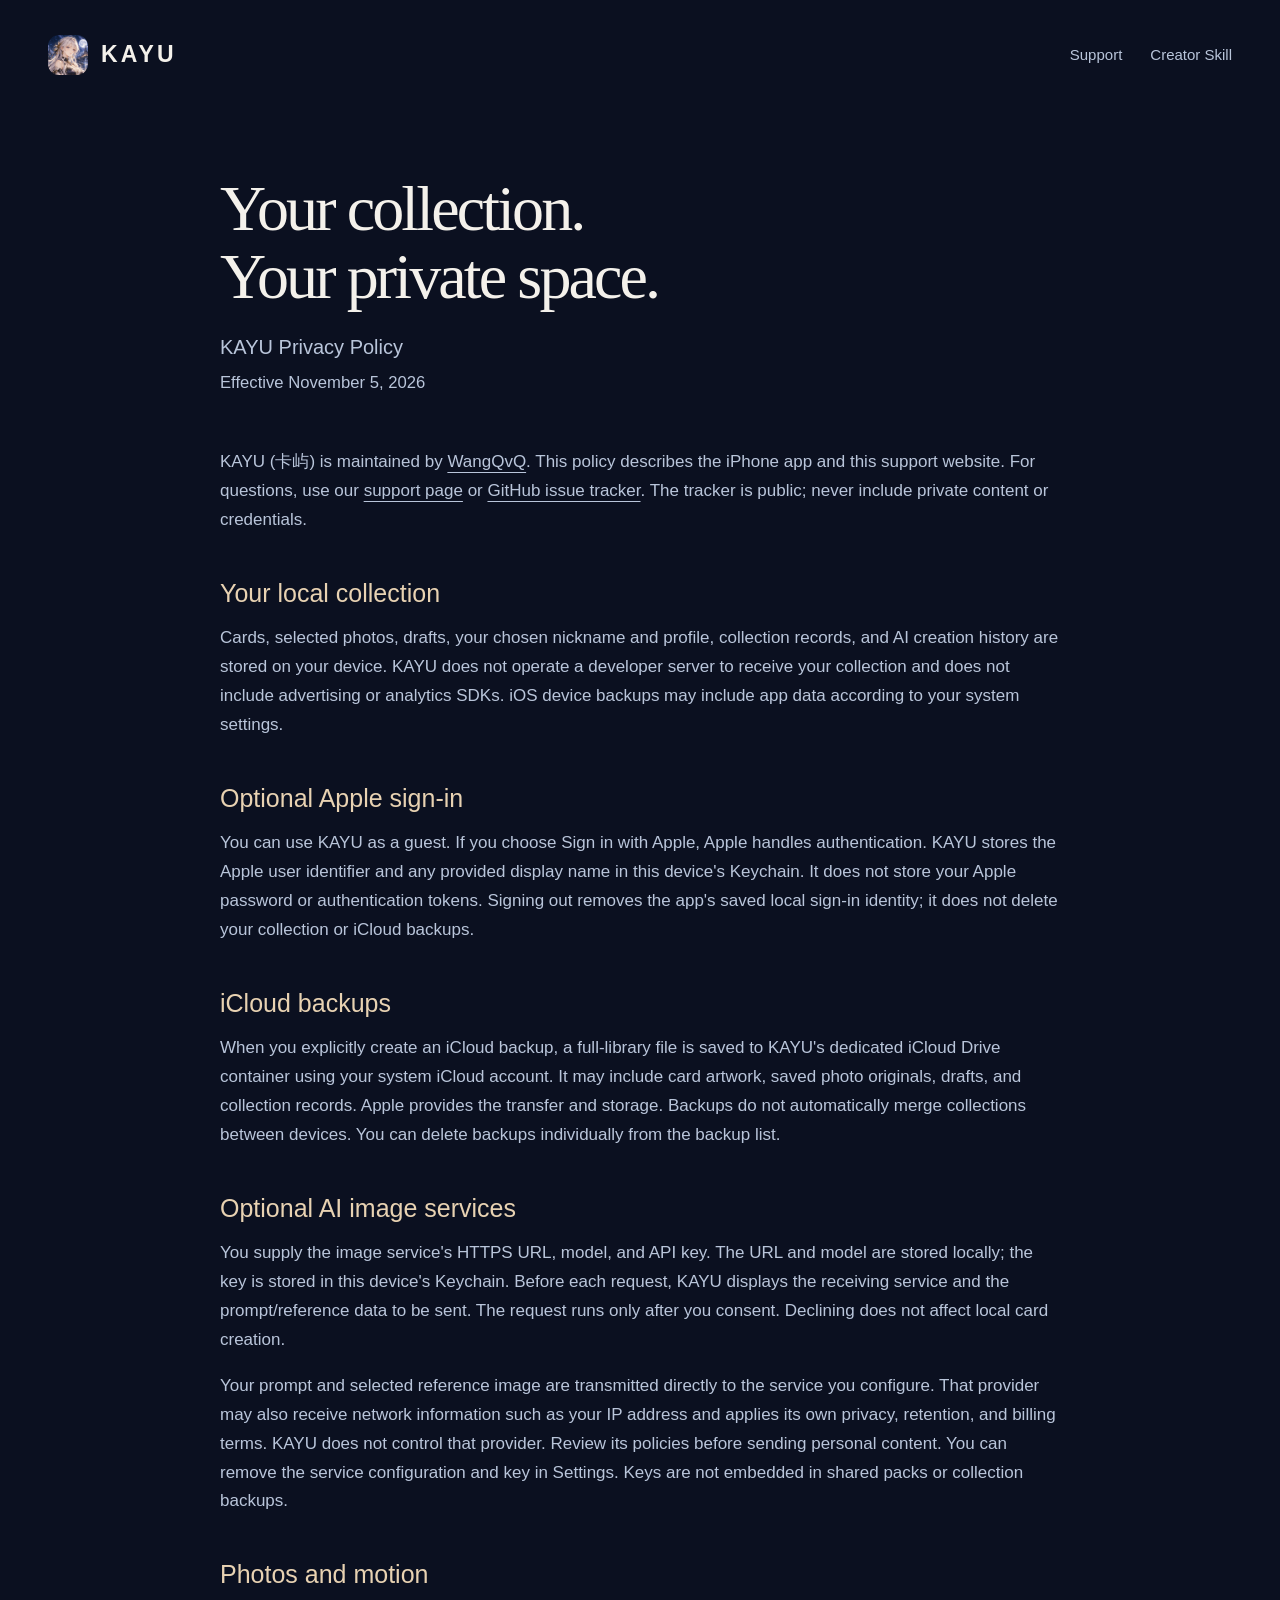
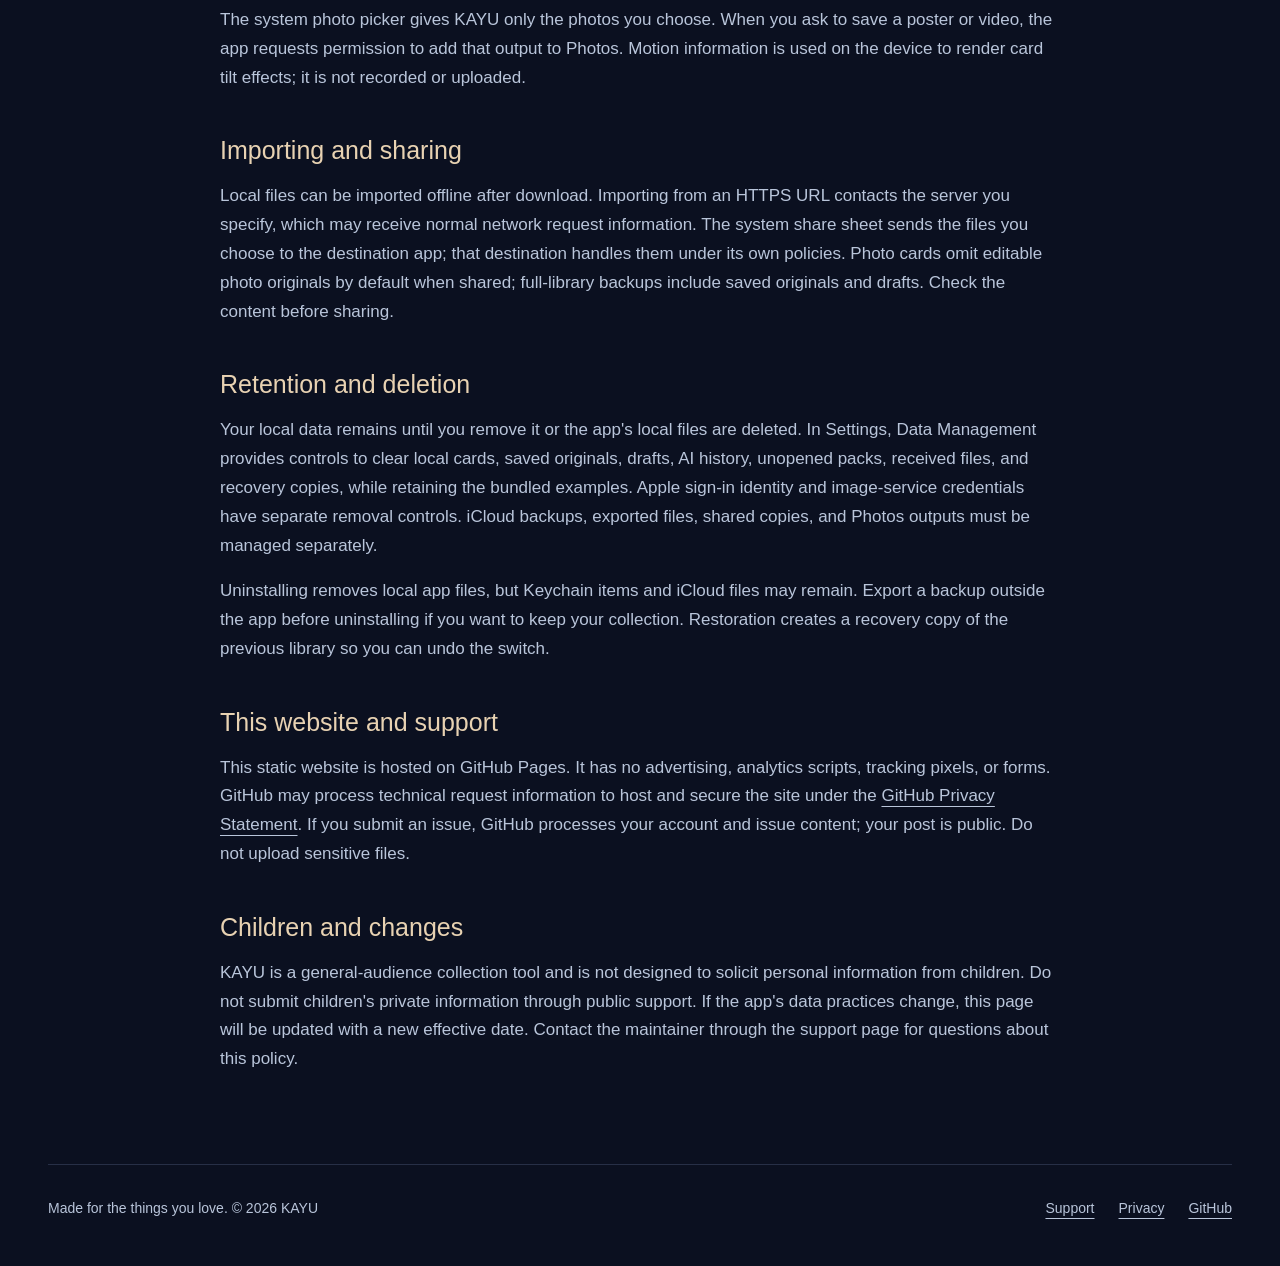
==== docs/privacy.html @ 38fb3962 "Publish KAYU creator skill and English support website" ====
<!doctype html>
<html lang="en"><head><meta charset="utf-8"><meta name="viewport" content="width=device-width, initial-scale=1"><title>KAYU Privacy Policy</title><meta name="description" content="How KAYU handles local collections, optional Apple sign-in, iCloud backups, and user-configured image services."><meta name="theme-color" content="#0b1020"><meta property="og:title" content="KAYU Privacy Policy"><meta property="og:description" content="How KAYU handles local collections, optional Apple sign-in, iCloud backups, and user-configured image services."><meta property="og:image" content="https://wangqvq.github.io/kayu/assets/moon.webp"><link rel="icon" href="assets/icon.png"><link rel="stylesheet" href="style.css"></head><body><header><a class="brand" href="./"><img src="assets/icon.png" alt="" width="40" height="40">KAYU</a><nav aria-label="Main navigation"><a href="support.html">Support</a><a href="https://github.com/WangQvQ/kayu">Creator Skill</a></nav></header><main><article class="document"><h1>Your collection.<br>Your private space.</h1><p class="lead">KAYU Privacy Policy<br><small>Effective November 5, 2026</small></p><p>KAYU (卡屿) is maintained by <a href="https://github.com/WangQvQ">WangQvQ</a>. This policy describes the iPhone app and this support website. For questions, use our <a href="support.html">support page</a> or <a href="https://github.com/WangQvQ/kayu/issues/new/choose">GitHub issue tracker</a>. The tracker is public; never include private content or credentials.</p><h2>Your local collection</h2><p>Cards, selected photos, drafts, your chosen nickname and profile, collection records, and AI creation history are stored on your device. KAYU does not operate a developer server to receive your collection and does not include advertising or analytics SDKs. iOS device backups may include app data according to your system settings.</p><h2>Optional Apple sign-in</h2><p>You can use KAYU as a guest. If you choose Sign in with Apple, Apple handles authentication. KAYU stores the Apple user identifier and any provided display name in this device's Keychain. It does not store your Apple password or authentication tokens. Signing out removes the app's saved local sign-in identity; it does not delete your collection or iCloud backups.</p><h2>iCloud backups</h2><p>When you explicitly create an iCloud backup, a full-library file is saved to KAYU's dedicated iCloud Drive container using your system iCloud account. It may include card artwork, saved photo originals, drafts, and collection records. Apple provides the transfer and storage. Backups do not automatically merge collections between devices. You can delete backups individually from the backup list.</p><h2>Optional AI image services</h2><p>You supply the image service's HTTPS URL, model, and API key. The URL and model are stored locally; the key is stored in this device's Keychain. Before each request, KAYU displays the receiving service and the prompt/reference data to be sent. The request runs only after you consent. Declining does not affect local card creation.</p><p>Your prompt and selected reference image are transmitted directly to the service you configure. That provider may also receive network information such as your IP address and applies its own privacy, retention, and billing terms. KAYU does not control that provider. Review its policies before sending personal content. You can remove the service configuration and key in Settings. Keys are not embedded in shared packs or collection backups.</p><h2>Photos and motion</h2><p>The system photo picker gives KAYU only the photos you choose. When you ask to save a poster or video, the app requests permission to add that output to Photos. Motion information is used on the device to render card tilt effects; it is not recorded or uploaded.</p><h2>Importing and sharing</h2><p>Local files can be imported offline after download. Importing from an HTTPS URL contacts the server you specify, which may receive normal network request information. The system share sheet sends the files you choose to the destination app; that destination handles them under its own policies. Photo cards omit editable photo originals by default when shared; full-library backups include saved originals and drafts. Check the content before sharing.</p><h2>Retention and deletion</h2><p>Your local data remains until you remove it or the app's local files are deleted. In Settings, Data Management provides controls to clear local cards, saved originals, drafts, AI history, unopened packs, received files, and recovery copies, while retaining the bundled examples. Apple sign-in identity and image-service credentials have separate removal controls. iCloud backups, exported files, shared copies, and Photos outputs must be managed separately.</p><p>Uninstalling removes local app files, but Keychain items and iCloud files may remain. Export a backup outside the app before uninstalling if you want to keep your collection. Restoration creates a recovery copy of the previous library so you can undo the switch.</p><h2>This website and support</h2><p>This static website is hosted on GitHub Pages. It has no advertising, analytics scripts, tracking pixels, or forms. GitHub may process technical request information to host and secure the site under the <a href="https://docs.github.com/en/site-policy/privacy-policies/github-general-privacy-statement">GitHub Privacy Statement</a>. If you submit an issue, GitHub processes your account and issue content; your post is public. Do not upload sensitive files.</p><h2>Children and changes</h2><p>KAYU is a general-audience collection tool and is not designed to solicit personal information from children. Do not submit children's private information through public support. If the app's data practices change, this page will be updated with a new effective date. Contact the maintainer through the support page for questions about this policy.</p></article></main><footer><span>Made for the things you love. © 2026 KAYU</span><div class="footer-links"><a href="support.html">Support</a><a href="privacy.html">Privacy</a><a href="https://github.com/WangQvQ/kayu">GitHub</a></div></footer></body></html>
---- docs/style.css ----
@charset "UTF-8";
:root{color-scheme:dark;--ink:#f4f1eb;--muted:#b9c5da;--night:#0b1020;--silver:#b4c8ff;--gold:#e8d2b2;--line:#b4c8ff2b}*{box-sizing:border-box}html{scroll-behavior:smooth}body{margin:0;background:var(--night);color:var(--ink);font:17px/1.7 -apple-system,BlinkMacSystemFont,"Segoe UI",sans-serif}a{color:inherit;text-underline-offset:5px}a:focus-visible,summary:focus-visible{outline:3px solid var(--gold);outline-offset:6px}header,main,footer{width:min(1240px,calc(100% - 96px));margin:auto}header{min-height:110px;display:flex;align-items:center;justify-content:space-between;gap:24px}nav{display:flex;gap:28px;align-items:center}nav a{text-decoration:none;font-size:15px;color:var(--muted);padding:12px 0}nav a:hover,nav a[aria-current=page]{color:var(--ink)}.brand{display:flex;align-items:center;gap:13px;text-decoration:none;font-size:23px;letter-spacing:.14em;font-weight:650}.brand img{width:40px;height:40px;border-radius:11px}.hero{min-height:730px;display:grid;grid-template-columns:1fr 1fr;gap:40px;align-items:center;position:relative}.hero-copy{position:relative;z-index:2;padding-bottom:40px}h1,h2,h3,p{margin-top:0}h1,h2{font-family:Georgia,"Times New Roman",serif;font-weight:400;line-height:1.07;letter-spacing:-.045em}h1{font-size:clamp(54px,6.2vw,88px);margin-bottom:28px}.hero p{max-width:430px;font-size:19px;line-height:1.7;color:var(--muted)}.actions{display:flex;flex-wrap:wrap;gap:14px;margin-top:34px}.button{display:inline-flex;align-items:center;justify-content:center;text-decoration:none;padding:12px 23px;min-height:50px;border:1px solid #e8d2b244;border-radius:6px;color:var(--gold);font-size:15px}.button.primary{color:#101727;background:var(--gold);border-color:var(--gold);font-weight:600}.status{display:block;font-size:13px;color:var(--muted);margin-top:24px}.stage{height:710px;position:relative;perspective:1000px}.stage:before{content:"";position:absolute;inset:8% 0 0 0;background:radial-gradient(ellipse,#334c7a55,transparent 66%);pointer-events:none}.art-card{position:absolute;display:block;overflow:hidden;aspect-ratio:66/100;border:1px solid #e8d2b299;border-radius:14px;box-shadow:0 35px 70px #0007}.art-card img{display:block;width:100%;height:100%;object-fit:cover}.card-main{width:72%;max-width:370px;left:13%;top:38px;transform:rotate(5deg);z-index:2}.card-side{width:50%;left:0;top:244px;transform:rotate(-13deg);z-index:1}.card-third{width:42%;right:-5%;top:315px;transform:rotate(15deg);z-index:3}.caption{position:absolute;bottom:-15px;left:19%;color:var(--muted);font-size:13px;letter-spacing:.03em}.star{position:absolute;color:var(--gold);font-size:28px;font-weight:200;pointer-events:none}.s1{right:9%;top:15px}.s2{left:-8%;top:143px;font-size:19px}.s3{right:8%;bottom:105px;font-size:18px}.intro{padding:85px 0 100px;border-top:1px solid var(--line);display:grid;grid-template-columns:.9fr 1.1fr;gap:110px}.intro h2,.maker h2{font-size:clamp(39px,4vw,57px);max-width:490px;margin-bottom:25px}.intro p,.maker p{color:var(--muted);max-width:530px}.features{margin:0}.features>div{padding:24px 0;border-bottom:1px solid var(--line)}.features>div:first-child{padding-top:0}.features dt{font-size:19px;color:var(--gold);margin-bottom:8px}.features dd{margin:0;color:var(--muted);font-size:16px;line-height:1.7}.maker{padding:58px 64px;display:grid;grid-template-columns:1.2fr 1fr;gap:55px;align-items:center;border:1px solid var(--line);background:#111b30}.maker h2{font-size:43px}.maker p{font-size:16px;margin-bottom:0}.maker pre{overflow-x:auto;padding:25px;background:#0b1020;border:1px solid var(--line);font-size:14px;line-height:1.8;color:#d9e3fa;border-radius:4px}.maker small{color:var(--muted);font-size:13px}footer{display:flex;justify-content:space-between;gap:25px;margin-top:90px;padding:32px 0 45px;border-top:1px solid var(--line);color:var(--muted);font-size:14px}.footer-links{display:flex;gap:24px;flex-wrap:wrap}.document{max-width:840px;margin:65px auto 0;min-height:60vh}.document h1{font-size:clamp(45px,5vw,65px);margin-bottom:18px}.document .lead{font-size:20px;color:var(--muted);margin-bottom:50px}.document h2{font:500 25px/1.3 -apple-system,BlinkMacSystemFont,"Segoe UI",sans-serif;letter-spacing:0;margin:42px 0 15px;color:var(--gold)}.document p,.document li{color:var(--muted)}.document ul,.document ol{padding-left:25px}.document li{padding-left:6px;margin-bottom:10px}.document .notice{padding:20px 25px;border:1px solid var(--line);background:#111b30}.document details{border-bottom:1px solid var(--line);padding:23px 0}.document summary{font-size:19px;font-weight:500;cursor:pointer;padding:6px 0;color:var(--ink);min-height:44px}.document details p{margin:16px 0 4px}.document code{color:var(--gold);font-size:.9em}.support-art{width:100%;max-height:180px;object-fit:cover;object-position:center 28%;border-radius:7px;margin:12px 0 20px;border:1px solid var(--line)}@media(min-width:1600px){.hero{min-height:780px}}@media(max-width:900px){header,main,footer{width:calc(100% - 48px)}.hero{gap:5px}.stage{height:590px}.card-main{top:30px;width:80%;left:4%}.card-side{left:-5%;top:240px}.card-third{top:295px;right:-4%}.caption{bottom:0;left:0}.intro{gap:45px}.maker{padding:38px;gap:28px}.maker h2{font-size:36px}}@media(max-width:650px){header,main,footer{width:calc(100% - 40px)}header{min-height:86px;gap:12px}.brand{font-size:19px;gap:9px}.brand img{width:34px;height:34px}nav{gap:18px}nav a{font-size:14px}.hero{grid-template-columns:1fr;gap:0;min-height:auto;padding-top:34px}.hero-copy{padding-bottom:0}h1{font-size:57px;max-width:350px;margin-bottom:22px}.hero p{font-size:17px;max-width:350px}.actions{margin-top:27px;gap:12px}.button{padding:11px 18px}.status{font-size:12px;margin-top:18px}.stage{height:550px;max-width:390px;width:100%;margin:30px auto 0}.card-main{width:70%;left:15%;top:16px}.card-side{width:50%;left:0;top:210px}.card-third{width:43%;right:0;top:245px}.caption{bottom:5px;left:5%;font-size:12px}.s1{right:2%;top:5px}.s2{left:0;top:120px}.s3{bottom:80px;right:0}.intro{grid-template-columns:1fr;padding:60px 0;gap:30px}.intro h2{font-size:43px}.intro p{margin-bottom:0}.maker{display:block;padding:30px 23px}.maker h2{font-size:35px}.maker .actions{margin-top:22px}.maker pre{font-size:13px;padding:20px;margin-top:30px}footer{margin-top:55px;flex-direction:column;gap:15px;font-size:13px;padding:28px 0}.document{margin-top:36px}.document .lead{font-size:18px;margin-bottom:35px}.document h2{font-size:23px}.document p,.document li{font-size:16px}}@media(prefers-reduced-motion:reduce){html{scroll-behavior:auto}}
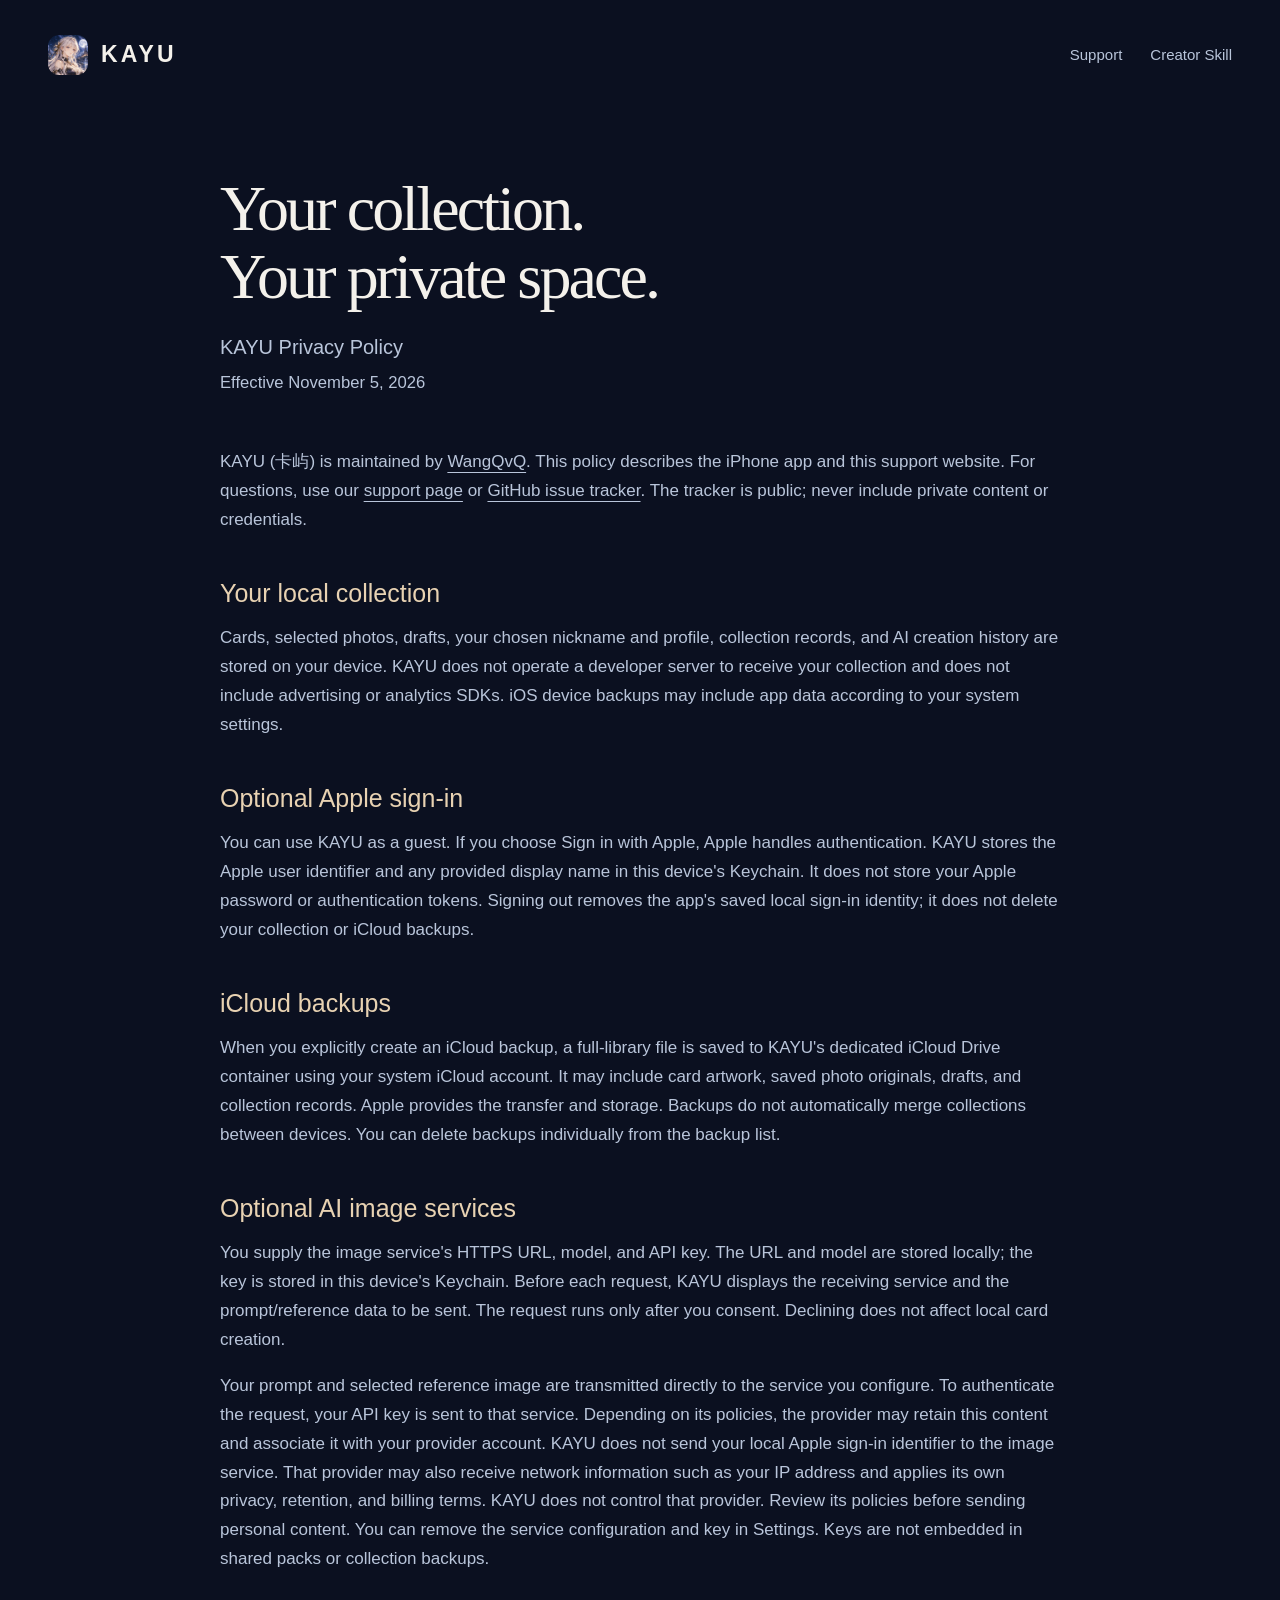
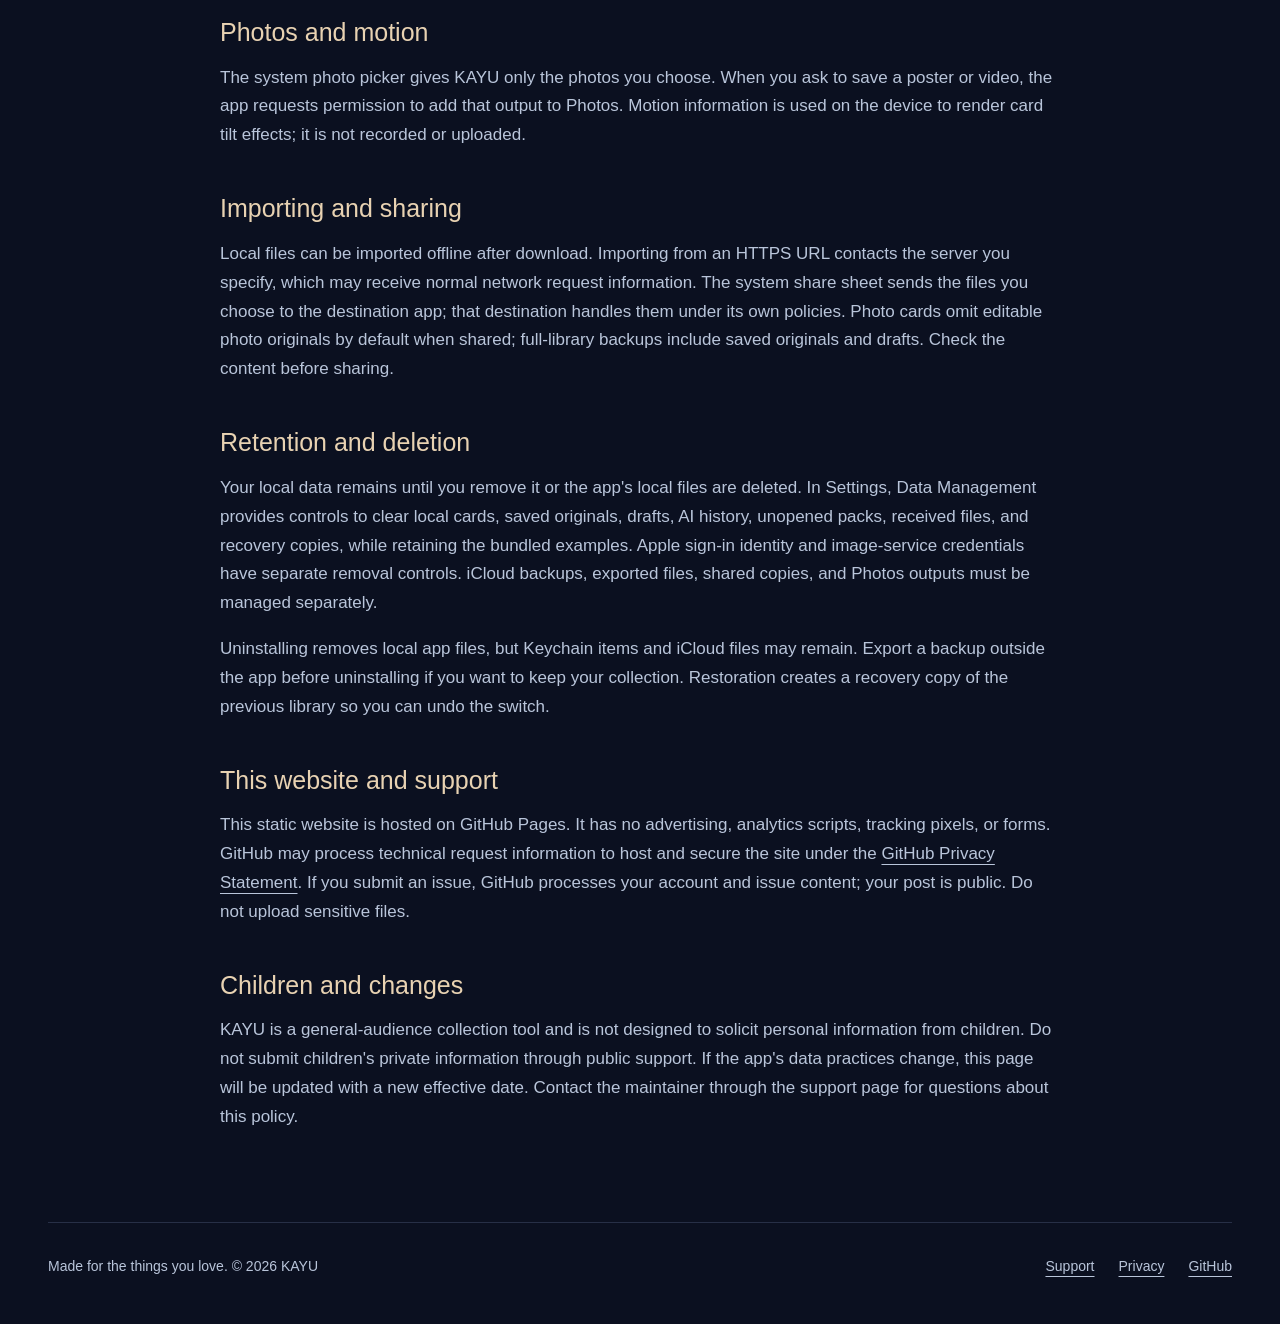
==== commit 30699e59: "Explain optional provider authentication and account linkage" ====
--- a/docs/privacy.html
+++ b/docs/privacy.html
@@ -1,2 +1,2 @@
 <!doctype html>
-<html lang="en"><head><meta charset="utf-8"><meta name="viewport" content="width=device-width, initial-scale=1"><title>KAYU Privacy Policy</title><meta name="description" content="How KAYU handles local collections, optional Apple sign-in, iCloud backups, and user-configured image services."><meta name="theme-color" content="#0b1020"><meta property="og:title" content="KAYU Privacy Policy"><meta property="og:description" content="How KAYU handles local collections, optional Apple sign-in, iCloud backups, and user-configured image services."><meta property="og:image" content="https://wangqvq.github.io/kayu/assets/moon.webp"><link rel="icon" href="assets/icon.png"><link rel="stylesheet" href="style.css"></head><body><header><a class="brand" href="./"><img src="assets/icon.png" alt="" width="40" height="40">KAYU</a><nav aria-label="Main navigation"><a href="support.html">Support</a><a href="https://github.com/WangQvQ/kayu">Creator Skill</a></nav></header><main><article class="document"><h1>Your collection.<br>Your private space.</h1><p class="lead">KAYU Privacy Policy<br><small>Effective November 5, 2026</small></p><p>KAYU (卡屿) is maintained by <a href="https://github.com/WangQvQ">WangQvQ</a>. This policy describes the iPhone app and this support website. For questions, use our <a href="support.html">support page</a> or <a href="https://github.com/WangQvQ/kayu/issues/new/choose">GitHub issue tracker</a>. The tracker is public; never include private content or credentials.</p><h2>Your local collection</h2><p>Cards, selected photos, drafts, your chosen nickname and profile, collection records, and AI creation history are stored on your device. KAYU does not operate a developer server to receive your collection and does not include advertising or analytics SDKs. iOS device backups may include app data according to your system settings.</p><h2>Optional Apple sign-in</h2><p>You can use KAYU as a guest. If you choose Sign in with Apple, Apple handles authentication. KAYU stores the Apple user identifier and any provided display name in this device's Keychain. It does not store your Apple password or authentication tokens. Signing out removes the app's saved local sign-in identity; it does not delete your collection or iCloud backups.</p><h2>iCloud backups</h2><p>When you explicitly create an iCloud backup, a full-library file is saved to KAYU's dedicated iCloud Drive container using your system iCloud account. It may include card artwork, saved photo originals, drafts, and collection records. Apple provides the transfer and storage. Backups do not automatically merge collections between devices. You can delete backups individually from the backup list.</p><h2>Optional AI image services</h2><p>You supply the image service's HTTPS URL, model, and API key. The URL and model are stored locally; the key is stored in this device's Keychain. Before each request, KAYU displays the receiving service and the prompt/reference data to be sent. The request runs only after you consent. Declining does not affect local card creation.</p><p>Your prompt and selected reference image are transmitted directly to the service you configure. That provider may also receive network information such as your IP address and applies its own privacy, retention, and billing terms. KAYU does not control that provider. Review its policies before sending personal content. You can remove the service configuration and key in Settings. Keys are not embedded in shared packs or collection backups.</p><h2>Photos and motion</h2><p>The system photo picker gives KAYU only the photos you choose. When you ask to save a poster or video, the app requests permission to add that output to Photos. Motion information is used on the device to render card tilt effects; it is not recorded or uploaded.</p><h2>Importing and sharing</h2><p>Local files can be imported offline after download. Importing from an HTTPS URL contacts the server you specify, which may receive normal network request information. The system share sheet sends the files you choose to the destination app; that destination handles them under its own policies. Photo cards omit editable photo originals by default when shared; full-library backups include saved originals and drafts. Check the content before sharing.</p><h2>Retention and deletion</h2><p>Your local data remains until you remove it or the app's local files are deleted. In Settings, Data Management provides controls to clear local cards, saved originals, drafts, AI history, unopened packs, received files, and recovery copies, while retaining the bundled examples. Apple sign-in identity and image-service credentials have separate removal controls. iCloud backups, exported files, shared copies, and Photos outputs must be managed separately.</p><p>Uninstalling removes local app files, but Keychain items and iCloud files may remain. Export a backup outside the app before uninstalling if you want to keep your collection. Restoration creates a recovery copy of the previous library so you can undo the switch.</p><h2>This website and support</h2><p>This static website is hosted on GitHub Pages. It has no advertising, analytics scripts, tracking pixels, or forms. GitHub may process technical request information to host and secure the site under the <a href="https://docs.github.com/en/site-policy/privacy-policies/github-general-privacy-statement">GitHub Privacy Statement</a>. If you submit an issue, GitHub processes your account and issue content; your post is public. Do not upload sensitive files.</p><h2>Children and changes</h2><p>KAYU is a general-audience collection tool and is not designed to solicit personal information from children. Do not submit children's private information through public support. If the app's data practices change, this page will be updated with a new effective date. Contact the maintainer through the support page for questions about this policy.</p></article></main><footer><span>Made for the things you love. © 2026 KAYU</span><div class="footer-links"><a href="support.html">Support</a><a href="privacy.html">Privacy</a><a href="https://github.com/WangQvQ/kayu">GitHub</a></div></footer></body></html>
+<html lang="en"><head><meta charset="utf-8"><meta name="viewport" content="width=device-width, initial-scale=1"><title>KAYU Privacy Policy</title><meta name="description" content="How KAYU handles local collections, optional Apple sign-in, iCloud backups, and user-configured image services."><meta name="theme-color" content="#0b1020"><meta property="og:title" content="KAYU Privacy Policy"><meta property="og:description" content="How KAYU handles local collections, optional Apple sign-in, iCloud backups, and user-configured image services."><meta property="og:image" content="https://wangqvq.github.io/kayu/assets/moon.webp"><link rel="icon" href="assets/icon.png"><link rel="stylesheet" href="style.css"></head><body><header><a class="brand" href="./"><img src="assets/icon.png" alt="" width="40" height="40">KAYU</a><nav aria-label="Main navigation"><a href="support.html">Support</a><a href="https://github.com/WangQvQ/kayu">Creator Skill</a></nav></header><main><article class="document"><h1>Your collection.<br>Your private space.</h1><p class="lead">KAYU Privacy Policy<br><small>Effective November 5, 2026</small></p><p>KAYU (卡屿) is maintained by <a href="https://github.com/WangQvQ">WangQvQ</a>. This policy describes the iPhone app and this support website. For questions, use our <a href="support.html">support page</a> or <a href="https://github.com/WangQvQ/kayu/issues/new/choose">GitHub issue tracker</a>. The tracker is public; never include private content or credentials.</p><h2>Your local collection</h2><p>Cards, selected photos, drafts, your chosen nickname and profile, collection records, and AI creation history are stored on your device. KAYU does not operate a developer server to receive your collection and does not include advertising or analytics SDKs. iOS device backups may include app data according to your system settings.</p><h2>Optional Apple sign-in</h2><p>You can use KAYU as a guest. If you choose Sign in with Apple, Apple handles authentication. KAYU stores the Apple user identifier and any provided display name in this device's Keychain. It does not store your Apple password or authentication tokens. Signing out removes the app's saved local sign-in identity; it does not delete your collection or iCloud backups.</p><h2>iCloud backups</h2><p>When you explicitly create an iCloud backup, a full-library file is saved to KAYU's dedicated iCloud Drive container using your system iCloud account. It may include card artwork, saved photo originals, drafts, and collection records. Apple provides the transfer and storage. Backups do not automatically merge collections between devices. You can delete backups individually from the backup list.</p><h2>Optional AI image services</h2><p>You supply the image service's HTTPS URL, model, and API key. The URL and model are stored locally; the key is stored in this device's Keychain. Before each request, KAYU displays the receiving service and the prompt/reference data to be sent. The request runs only after you consent. Declining does not affect local card creation.</p><p>Your prompt and selected reference image are transmitted directly to the service you configure. To authenticate the request, your API key is sent to that service. Depending on its policies, the provider may retain this content and associate it with your provider account. KAYU does not send your local Apple sign-in identifier to the image service. That provider may also receive network information such as your IP address and applies its own privacy, retention, and billing terms. KAYU does not control that provider. Review its policies before sending personal content. You can remove the service configuration and key in Settings. Keys are not embedded in shared packs or collection backups.</p><h2>Photos and motion</h2><p>The system photo picker gives KAYU only the photos you choose. When you ask to save a poster or video, the app requests permission to add that output to Photos. Motion information is used on the device to render card tilt effects; it is not recorded or uploaded.</p><h2>Importing and sharing</h2><p>Local files can be imported offline after download. Importing from an HTTPS URL contacts the server you specify, which may receive normal network request information. The system share sheet sends the files you choose to the destination app; that destination handles them under its own policies. Photo cards omit editable photo originals by default when shared; full-library backups include saved originals and drafts. Check the content before sharing.</p><h2>Retention and deletion</h2><p>Your local data remains until you remove it or the app's local files are deleted. In Settings, Data Management provides controls to clear local cards, saved originals, drafts, AI history, unopened packs, received files, and recovery copies, while retaining the bundled examples. Apple sign-in identity and image-service credentials have separate removal controls. iCloud backups, exported files, shared copies, and Photos outputs must be managed separately.</p><p>Uninstalling removes local app files, but Keychain items and iCloud files may remain. Export a backup outside the app before uninstalling if you want to keep your collection. Restoration creates a recovery copy of the previous library so you can undo the switch.</p><h2>This website and support</h2><p>This static website is hosted on GitHub Pages. It has no advertising, analytics scripts, tracking pixels, or forms. GitHub may process technical request information to host and secure the site under the <a href="https://docs.github.com/en/site-policy/privacy-policies/github-general-privacy-statement">GitHub Privacy Statement</a>. If you submit an issue, GitHub processes your account and issue content; your post is public. Do not upload sensitive files.</p><h2>Children and changes</h2><p>KAYU is a general-audience collection tool and is not designed to solicit personal information from children. Do not submit children's private information through public support. If the app's data practices change, this page will be updated with a new effective date. Contact the maintainer through the support page for questions about this policy.</p></article></main><footer><span>Made for the things you love. © 2026 KAYU</span><div class="footer-links"><a href="support.html">Support</a><a href="privacy.html">Privacy</a><a href="https://github.com/WangQvQ/kayu">GitHub</a></div></footer></body></html>
